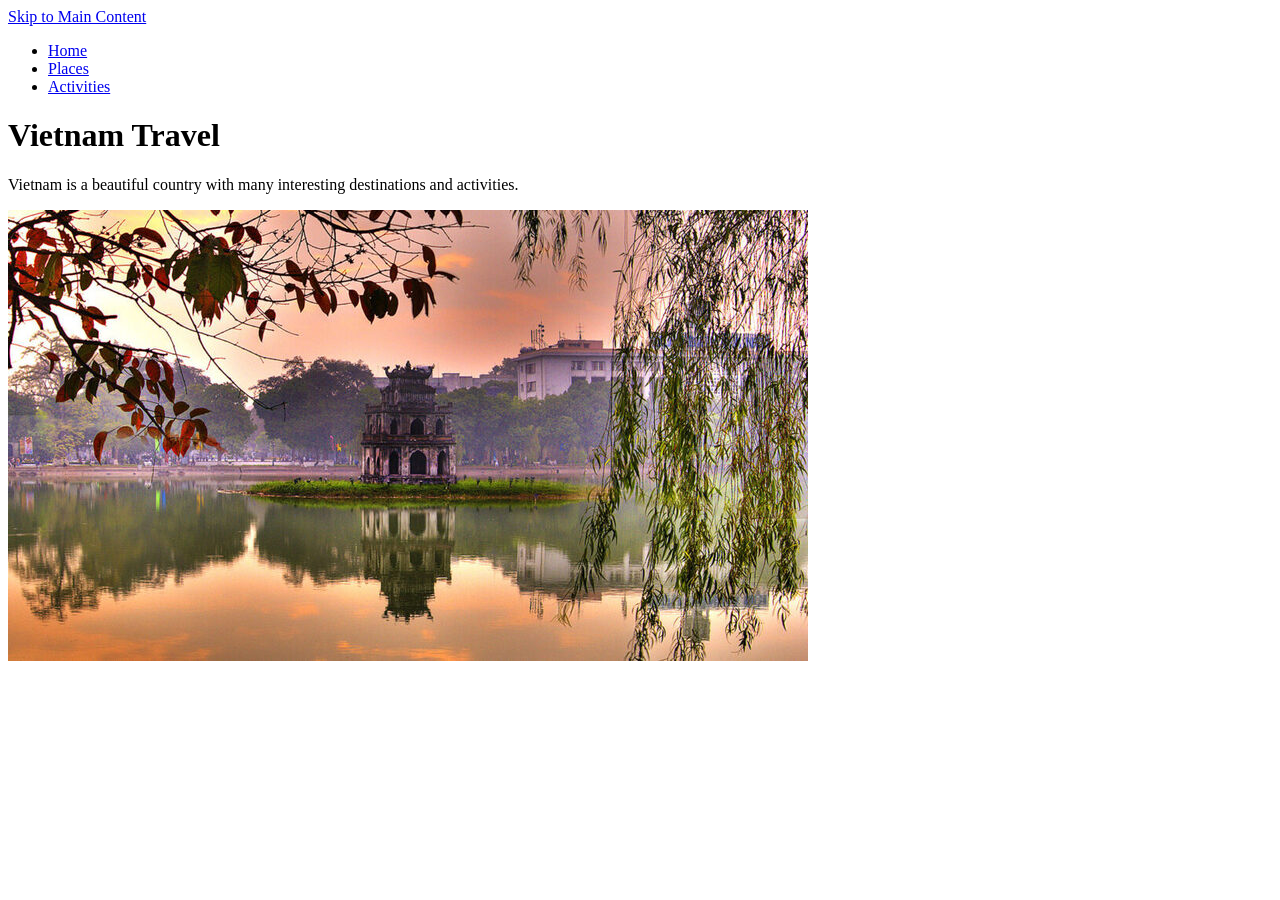
==== index.html @ af6f8edd "Add files via upload" ====
<!DOCTYPE html>
<html lang="en">
<head>
    <meta charset="UTF-8">
    <meta name="viewport" content="width=device-width, initial-scale=1.0">
    <title>Vietnam Travel</title>
    <link rel="stylesheet" href="css/style.css">
</head>

<body>

<a href="#main-content" class="skip-link">
    Skip to Main Content
</a>

<nav>
    <ul>
        <li><a href="index.html">Home</a></li>
        <li><a href="places.html">Places</a></li>
        <li><a href="activities.html">Activities</a></li>
    </ul>
</nav>

<main id="main-content">

    <h1>Vietnam Travel</h1>

    <p>
        Vietnam is a beautiful country with many interesting
        destinations and activities.
    </p>

    <img src="images/vietnam.jpg" alt="Beautiful view of Vietnam">

</main>

</body>
</html>
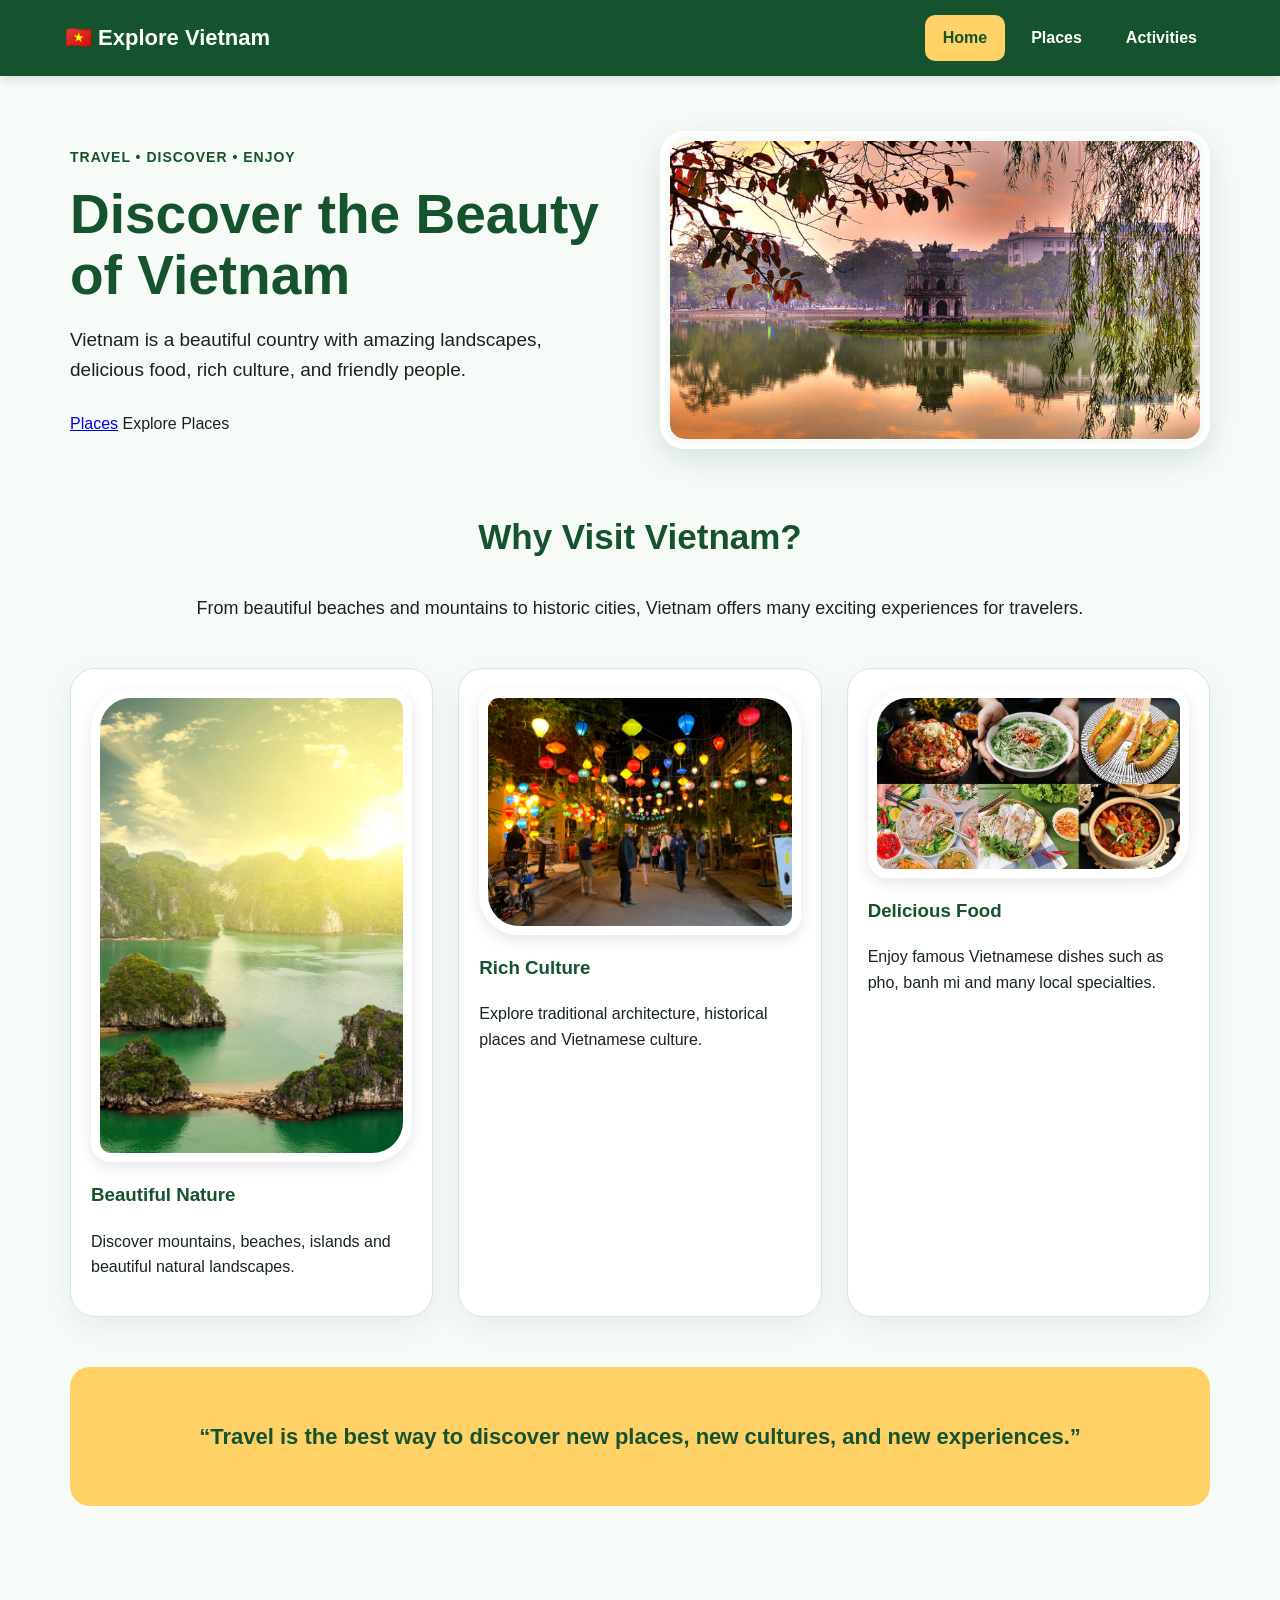
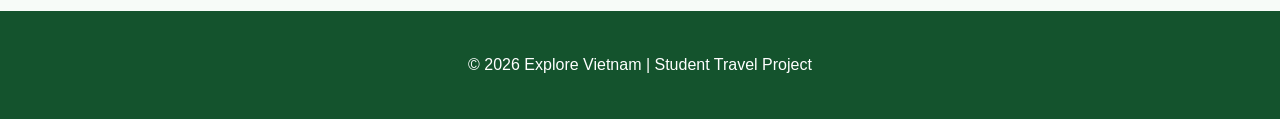
==== commit 5eef5b1d: "Add files via upload" ====
--- a/index.html
+++ b/index.html
@@ -3,36 +3,119 @@
 <head>
     <meta charset="UTF-8">
     <meta name="viewport" content="width=device-width, initial-scale=1.0">
-    <title>Vietnam Travel</title>
-    <link rel="stylesheet" href="css/style.css">
+    <title>Explore Vietnam</title>
+    <link rel="stylesheet" href="style.css">
 </head>
 
 <body>
 
-<a href="#main-content" class="skip-link">
-    Skip to Main Content
-</a>
+    <a href="#main-content" class="skip-link">Skip to Main Content</a>
 
-<nav>
-    <ul>
-        <li><a href="index.html">Home</a></li>
-        <li><a href="places.html">Places</a></li>
-        <li><a href="activities.html">Activities</a></li>
-    </ul>
-</nav>
+    <header>
+        <nav>
+            <div class="logo">🇻🇳 Explore Vietnam</div>
 
-<main id="main-content">
+            <ul class="nav-links">
+                <li><a href="index.html" class="active">Home</a></li>
+                <li><a href="places.html">Places</a></li>
+                <li><a href="activities.html">Activities</a></li>
+            </ul>
+        </nav>
+    </header>
 
-    <h1>Vietnam Travel</h1>
+    <main id="main-content">
 
-    <p>
-        Vietnam is a beautiful country with many interesting
-        destinations and activities.
-    </p>
+        <section class="hero">
+            <div class="hero-text">
+                <span class="tag">TRAVEL • DISCOVER • ENJOY</span>
 
-    <img src="images/vietnam.jpg" alt="Beautiful view of Vietnam">
+                <h1>Discover the Beauty of Vietnam</h1>
 
-</main>
+                <p>
+                    Vietnam is a beautiful country with amazing landscapes,
+                    delicious food, rich culture, and friendly people.
+                </p>
+
+                <a href="places.html">Places</a>
+                    Explore Places
+                </a>
+            </div>
+
+            <div class="hero-image">
+                <img src="images/vietnam.jpg" alt="Beautiful landscape of Vietnam">
+            </div>
+        </section>
+
+
+        <section class="intro">
+            <h2>Why Visit Vietnam?</h2>
+
+            <p>
+                From beautiful beaches and mountains to historic cities,
+                Vietnam offers many exciting experiences for travelers.
+            </p>
+        </section>
+
+
+        <section class="cards">
+
+            <article class="place-card">
+                <img src="images/halong.jpg" alt="Ha Long Bay">
+
+                <div class="card-content">
+                    <h3>Beautiful Nature</h3>
+
+                    <p>
+                        Discover mountains, beaches, islands and beautiful
+                        natural landscapes.
+                    </p>
+                </div>
+            </article>
+
+
+            <article class="place-card">
+                <img src="images/hoian.jpg" alt="Hoi An ancient town">
+
+                <div class="card-content">
+                    <h3>Rich Culture</h3>
+
+                    <p>
+                        Explore traditional architecture, historical places
+                        and Vietnamese culture.
+                    </p>
+                </div>
+            </article>
+
+
+            <article class="place-card">
+                <img src="images/food.jpg" alt="Vietnamese food">
+
+                <div class="card-content">
+                    <h3>Delicious Food</h3>
+
+                    <p>
+                        Enjoy famous Vietnamese dishes such as pho, banh mi
+                        and many local specialties.
+                    </p>
+                </div>
+            </article>
+
+        </section>
+
+
+        <section class="quote">
+            <p>
+                “Travel is the best way to discover new places, new cultures,
+                and new experiences.”
+            </p>
+        </section>
+
+    </main>
+
+
+    <footer>
+        <p>&copy; 2026 Explore Vietnam | Student Travel Project</p>
+    </footer>
 
 </body>
 </html>
--- a/style.css
+++ b/style.css
@@ -0,0 +1,602 @@
+/* =========================
+   GENERAL
+========================= */
+
+* {
+    box-sizing: border-box;
+}
+
+html {
+    scroll-behavior: smooth;
+}
+
+body {
+    margin: 0;
+    font-family: Arial, Helvetica, sans-serif;
+    background: #f7fbf8;
+    color: #17251d;
+    line-height: 1.6;
+    overflow-x: hidden;
+}
+
+img {
+    max-width: 100%;
+    height: auto;
+    display: block;
+}
+
+
+/* =========================
+   SKIP LINK
+========================= */
+
+.skip-link {
+    position: absolute;
+    left: -9999px;
+    top: 10px;
+    background: #ffd166;
+    color: #14532d;
+    padding: 10px 16px;
+    border-radius: 8px;
+    z-index: 1000;
+    text-decoration: none;
+    font-weight: bold;
+}
+
+.skip-link:focus {
+    left: 15px;
+}
+
+
+/* =========================
+   HEADER + NAVIGATION
+========================= */
+
+header {
+    background: #14532d;
+    width: 100%;
+    box-shadow: 0 3px 10px rgba(0, 0, 0, 0.12);
+}
+
+nav {
+    width: 100%;
+    max-width: 1200px;
+    margin: auto;
+    padding: 15px 25px;
+
+    display: flex;
+    align-items: center;
+    justify-content: space-between;
+
+    gap: 20px;
+}
+
+.logo {
+    color: white;
+    font-size: 22px;
+    font-weight: bold;
+    white-space: nowrap;
+}
+
+.nav-links {
+    display: flex;
+    align-items: center;
+    justify-content: center;
+
+    gap: 8px;
+    margin: 0;
+    padding: 0;
+
+    list-style: none;
+}
+
+.nav-links li {
+    margin: 0;
+    padding: 0;
+}
+
+.nav-links a {
+    display: block;
+
+    color: white;
+    text-decoration: none;
+
+    padding: 10px 18px;
+    border-radius: 10px;
+
+    font-weight: bold;
+    white-space: nowrap;
+
+    transition: 0.3s ease;
+}
+
+.nav-links a:hover {
+    background: #f59e0b;
+    color: #14532d;
+    transform: translateY(-2px);
+}
+
+.nav-links a.active {
+    background: #ffd166;
+    color: #14532d;
+}
+
+
+/* =========================
+   MAIN
+========================= */
+
+main {
+    width: 100%;
+    max-width: 1200px;
+    margin: auto;
+    padding: 55px 30px;
+}
+
+
+/* =========================
+   HERO
+========================= */
+
+.hero {
+    display: grid;
+    grid-template-columns: 1fr 1fr;
+
+    gap: 40px;
+    align-items: center;
+
+    margin-bottom: 60px;
+}
+
+.hero-text {
+    min-width: 0;
+}
+
+.hero-text h1 {
+    font-size: 55px;
+    line-height: 1.1;
+    color: #14532d;
+    margin: 15px 0 20px;
+}
+
+.hero-text p {
+    font-size: 19px;
+    margin-bottom: 25px;
+}
+
+.hero-image {
+    min-width: 0;
+}
+
+.hero-image img {
+    width: 100%;
+    border-radius: 25px;
+    border: 5px solid white;
+    padding: 5px;
+
+    box-shadow: 0 10px 30px rgba(20, 83, 45, 0.15);
+}
+
+
+/* =========================
+   TAG
+========================= */
+
+.tag {
+    display: inline-block;
+
+    color: #14532d;
+    font-weight: bold;
+    letter-spacing: 1px;
+    font-size: 14px;
+}
+
+
+/* =========================
+   BUTTON
+========================= */
+
+.button {
+    display: inline-block;
+
+    background: #14532d;
+    color: white;
+
+    text-decoration: none;
+    font-weight: bold;
+
+    padding: 12px 22px;
+    border-radius: 10px;
+
+    transition: 0.3s ease;
+}
+
+.button:hover {
+    background: #f59e0b;
+    color: #14532d;
+    transform: translateY(-3px);
+}
+
+
+/* =========================
+   INTRO
+========================= */
+
+.intro {
+    text-align: center;
+    margin-bottom: 45px;
+}
+
+.intro h2 {
+    color: #14532d;
+    font-size: 35px;
+}
+
+.intro p {
+    font-size: 18px;
+}
+
+
+/* =========================
+   PAGE HEADER
+========================= */
+
+.page-header {
+    margin-bottom: 35px;
+}
+
+.page-header h1 {
+    color: #14532d;
+    font-size: 55px;
+    line-height: 1.1;
+    margin: 10px 0 20px;
+
+    overflow-wrap: break-word;
+}
+
+.page-header p {
+    font-size: 19px;
+}
+
+
+/* =========================
+   CARDS
+========================= */
+
+.cards {
+    display: grid;
+    grid-template-columns: repeat(3, 1fr);
+
+    gap: 25px;
+    margin-top: 30px;
+}
+
+.place-card {
+    background: white;
+
+    border: 1px solid #d7e6dc;
+    border-radius: 25px;
+
+    padding: 20px;
+
+    min-width: 0;
+
+    box-shadow: 0 10px 30px rgba(20, 83, 45, 0.08);
+
+    transition: 0.3s ease;
+}
+
+.place-card:hover {
+    transform: translateY(-8px);
+    box-shadow: 0 15px 35px rgba(20, 83, 45, 0.15);
+}
+
+.place-card img {
+    width: 100%;
+
+    border: 4px solid white;
+    padding: 5px;
+
+    border-radius: 20px;
+
+    box-shadow: 0 5px 15px rgba(0, 0, 0, 0.1);
+
+    transition: 0.3s ease;
+}
+
+.place-card:hover img {
+    transform: scale(1.03);
+}
+
+.place-card h2,
+.place-card h3 {
+    color: #14532d;
+    margin-top: 18px;
+    overflow-wrap: break-word;
+}
+
+.place-card p {
+    overflow-wrap: break-word;
+}
+
+
+/* =========================
+   GALLERY
+========================= */
+
+.gallery {
+    display: grid;
+    grid-template-columns: repeat(2, 1fr);
+
+    gap: 25px;
+
+    width: 100%;
+}
+
+.gallery .place-card {
+    min-width: 0;
+}
+
+
+/* =========================
+   NTH CHILD
+========================= */
+
+.place-card:nth-child(even) img {
+    border-radius: 20px 40px 20px 40px;
+}
+
+.place-card:nth-child(odd) img {
+    border-radius: 40px 20px 40px 20px;
+}
+
+
+/* =========================
+   ACTIVITY FEATURE
+========================= */
+
+/*
+   Đây là phần quan trọng nhất để sửa
+   lỗi "Try Vietnamese Food" bị tràn.
+*/
+
+.activity-feature {
+    display: grid;
+
+    /*
+       2 phần cho ảnh
+       1 phần cho nội dung
+    */
+    grid-template-columns: minmax(0, 2fr) minmax(280px, 1fr);
+
+    gap: 40px;
+
+    align-items: center;
+
+    width: 100%;
+    max-width: 100%;
+
+    background: white;
+
+    border: 1px solid #d7e6dc;
+    border-radius: 30px;
+
+    padding: 35px;
+
+    margin-bottom: 45px;
+
+    box-shadow: 0 10px 30px rgba(20, 83, 45, 0.08);
+}
+
+.activity-feature > div {
+    min-width: 0;
+    max-width: 100%;
+}
+
+.activity-feature img {
+    width: 100%;
+    max-width: 100%;
+
+    height: auto;
+
+    border-radius: 20px;
+
+    border: 4px solid white;
+    padding: 5px;
+
+    box-shadow: 0 8px 20px rgba(0, 0, 0, 0.12);
+}
+
+.activity-text {
+    min-width: 0;
+    width: 100%;
+}
+
+.activity-text h2 {
+    color: #14532d;
+
+    font-size: 38px;
+    line-height: 1.2;
+
+    margin-top: 0;
+    margin-bottom: 25px;
+
+    overflow-wrap: anywhere;
+}
+
+.activity-text p {
+    font-size: 18px;
+
+    margin-bottom: 20px;
+
+    overflow-wrap: break-word;
+    word-wrap: break-word;
+}
+
+
+/* =========================
+   QUOTE
+========================= */
+
+.quote {
+    background: #ffd166;
+
+    padding: 30px;
+
+    border-radius: 20px;
+
+    text-align: center;
+
+    margin-top: 50px;
+}
+
+.quote p {
+    font-size: 22px;
+    font-weight: bold;
+    color: #14532d;
+}
+
+
+/* =========================
+   TRAVEL TIPS
+========================= */
+
+.tips {
+    background: white;
+
+    border: 1px solid #d7e6dc;
+    border-radius: 25px;
+
+    padding: 30px;
+
+    margin-top: 45px;
+}
+
+.tips h2 {
+    color: #14532d;
+}
+
+.tips li {
+    margin-bottom: 8px;
+}
+
+
+/* =========================
+   FOOTER
+========================= */
+
+footer {
+    background: #14532d;
+    color: white;
+
+    text-align: center;
+
+    padding: 25px;
+
+    margin-top: 50px;
+}
+
+
+/* =========================
+   TABLET
+========================= */
+
+@media (max-width: 900px) {
+
+    nav {
+        flex-direction: column;
+    }
+
+    .hero {
+        grid-template-columns: 1fr;
+    }
+
+    .hero-text h1 {
+        font-size: 45px;
+    }
+
+    .cards {
+        grid-template-columns: 1fr 1fr;
+    }
+
+    .gallery {
+        grid-template-columns: 1fr 1fr;
+    }
+
+    .activity-feature {
+        grid-template-columns: minmax(0, 1fr) minmax(250px, 1fr);
+        gap: 25px;
+        padding: 25px;
+    }
+
+    .activity-text h2 {
+        font-size: 32px;
+    }
+}
+
+
+/* =========================
+   PHONE
+========================= */
+
+@media (max-width: 650px) {
+
+    nav {
+        padding: 15px;
+    }
+
+    .nav-links {
+        width: 100%;
+        flex-wrap: wrap;
+    }
+
+    .nav-links a {
+        padding: 8px 12px;
+        font-size: 14px;
+    }
+
+    main {
+        padding: 35px 15px;
+    }
+
+    .hero {
+        grid-template-columns: 1fr;
+    }
+
+    .hero-text h1 {
+        font-size: 38px;
+    }
+
+    .page-header h1 {
+        font-size: 38px;
+    }
+
+    .cards {
+        grid-template-columns: 1fr;
+    }
+
+    .gallery {
+        grid-template-columns: 1fr;
+    }
+
+    /*
+       Trên điện thoại:
+       ảnh ở trên
+       chữ ở dưới
+    */
+    .activity-feature {
+        grid-template-columns: 1fr;
+
+        padding: 20px;
+
+        gap: 25px;
+    }
+
+    .activity-text h2 {
+        font-size: 30px;
+    }
+
+    .activity-text p {
+        font-size: 16px;
+    }
+}
